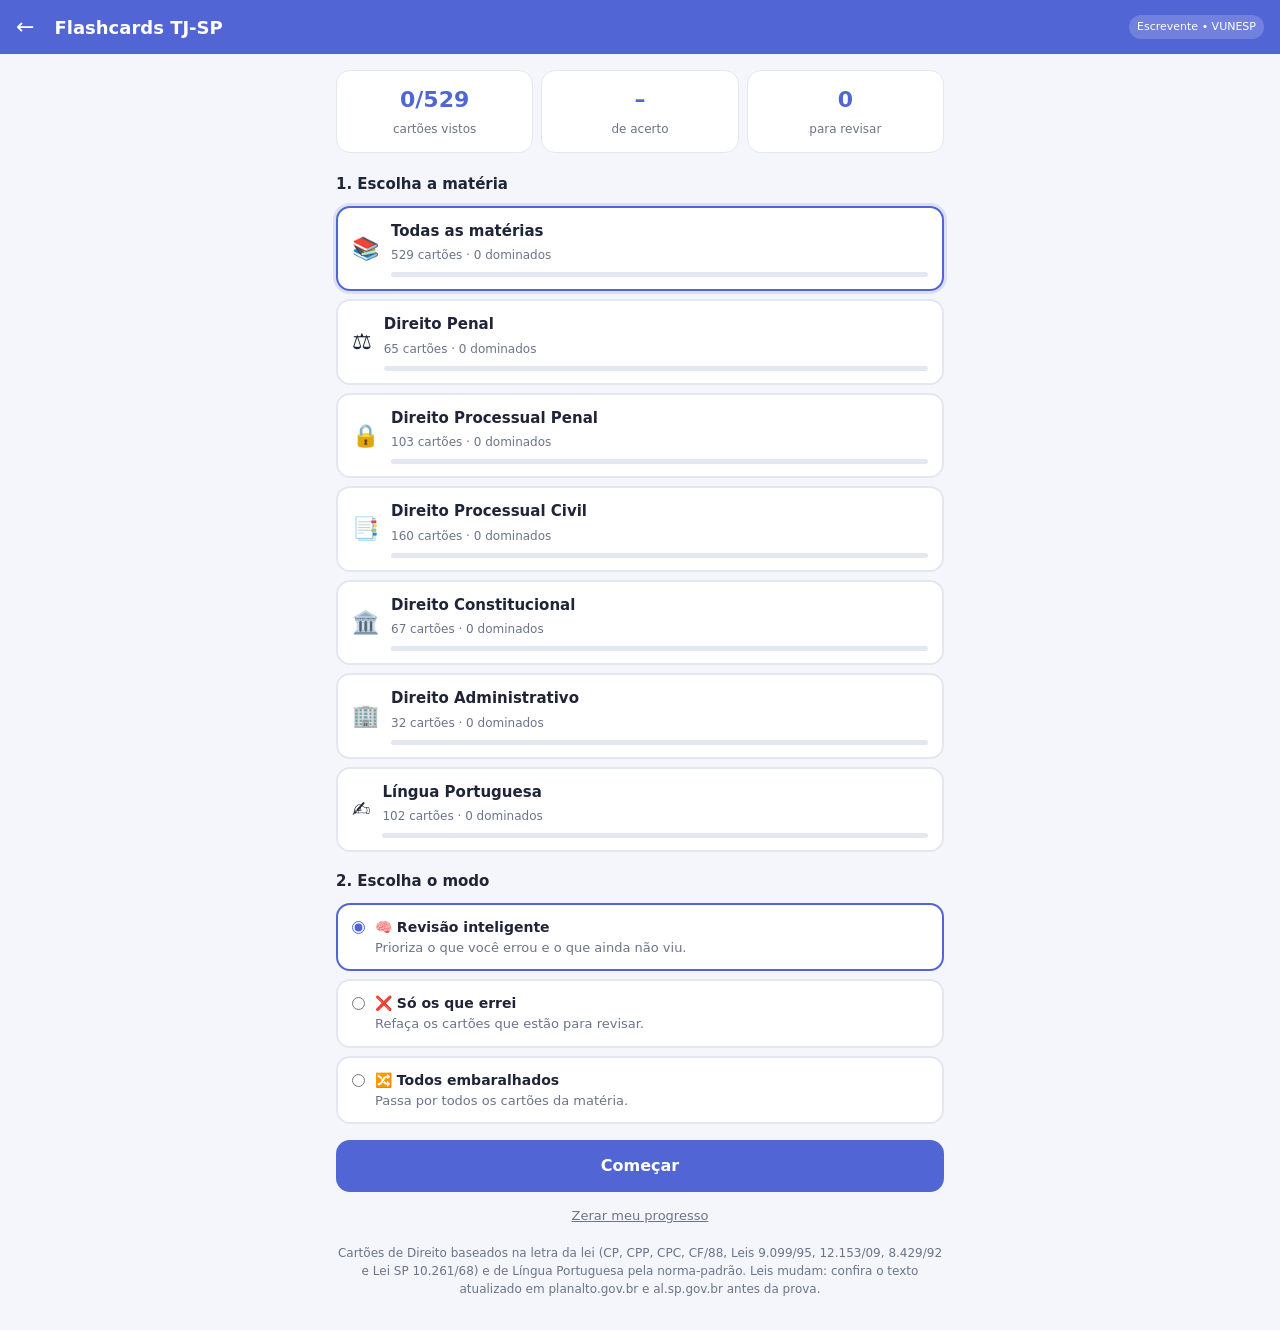
==== publicar-no-github/flashcards.html @ a79b6c3c "Add files via upload" ====
<!DOCTYPE html>
<html lang="pt-BR">

<head>
    <meta charset="UTF-8">
    <meta name="viewport" content="width=device-width, initial-scale=1.0, viewport-fit=cover">

    <title>Flashcards TJ-SP</title>
    <meta name="description" content="Flashcards de Certo/Errado com a letra da lei para o concurso de Escrevente do TJ-SP (VUNESP).">

    <link rel="stylesheet" href="flashcards.css">

    <!-- Mesmo manifest do Organizador: os flashcards fazem parte do app instalado -->
    <link rel="manifest" href="manifest.json">
    <meta name="theme-color" content="#5265d5">
    <link rel="icon" type="image/png" href="icons/icon-192.png">
    <link rel="apple-touch-icon" href="icons/icon-192.png">
    <meta name="apple-mobile-web-app-capable" content="yes">
    <meta name="apple-mobile-web-app-title" content="StudyPlan">
</head>

<body>

    <header class="topo">
        <a href="index.html" class="voltar" aria-label="Voltar ao organizador">←</a>
        <h1>Flashcards TJ-SP</h1>
        <span class="selo">Escrevente • VUNESP</span>
    </header>

    <main>

        <!-- ================= TELA 1: ESCOLHER O QUE ESTUDAR ================= -->
        <section id="telaInicio" class="tela">

            <div class="resumo-geral">
                <div><strong id="geralRespondidos">0</strong><span>cartões vistos</span></div>
                <div><strong id="geralAcerto">0%</strong><span>de acerto</span></div>
                <div><strong id="geralRevisar">0</strong><span>para revisar</span></div>
            </div>

            <h2 class="titulo-secao">1. Escolha a matéria</h2>
            <div id="listaMaterias" class="lista-materias"></div>

            <h2 class="titulo-secao">2. Escolha o modo</h2>
            <div class="modos" role="radiogroup">
                <label class="modo">
                    <input type="radio" name="modo" value="inteligente" checked>
                    <span><strong>🧠 Revisão inteligente</strong>Prioriza o que você errou e o que ainda não viu.</span>
                </label>
                <label class="modo">
                    <input type="radio" name="modo" value="erros">
                    <span><strong>❌ Só os que errei</strong>Refaça os cartões que estão para revisar.</span>
                </label>
                <label class="modo">
                    <input type="radio" name="modo" value="todos">
                    <span><strong>🔀 Todos embaralhados</strong>Passa por todos os cartões da matéria.</span>
                </label>
            </div>

            <button id="botaoComecar" class="botao grande" type="button">Começar</button>
            <p id="avisoInicio" class="aviso" hidden></p>

            <button id="botaoZerar" class="botao-link" type="button">Zerar meu progresso</button>

            <p class="nota">
                Cartões de Direito baseados na letra da lei (CP, CPP, CPC, CF/88, Leis 9.099/95,
                12.153/09, 8.429/92 e Lei SP 10.261/68) e de Língua Portuguesa pela norma-padrão.
                Leis mudam: confira o texto atualizado em planalto.gov.br e al.sp.gov.br antes da prova.
            </p>
        </section>


        <!-- ================= TELA 2: ESTUDANDO ================= -->
        <section id="telaEstudo" class="tela" hidden>

            <div class="barra-sessao">
                <button id="botaoSair" class="botao-link" type="button">✕ Sair</button>
                <span id="contadorSessao">1 / 20</span>
                <span id="placarSessao">✅ 0 · ❌ 0</span>
            </div>
            <div class="trilho"><div id="trilhoPreenchido" class="trilho-preenchido"></div></div>

            <article class="cartao" id="cartao">
                <span id="cartaoMateria" class="etiqueta"></span>
                <p class="pergunta-tipo">Julgue a afirmação:</p>
                <p id="cartaoAfirmacao" class="afirmacao"></p>

                <div id="botoesResposta" class="botoes-resposta">
                    <button class="botao certo" type="button" data-resposta="true">✔ Certo</button>
                    <button class="botao errado" type="button" data-resposta="false">✘ Errado</button>
                </div>

                <!-- Verso do cartão: aparece depois de responder -->
                <div id="verso" class="verso" hidden>
                    <div id="resultado" class="resultado"></div>
                    <p class="gabarito">Gabarito: <strong id="gabarito"></strong></p>

                    <h3 id="tituloExplicacao">O que estava errado</h3>
                    <p id="explicacao" class="explicacao"></p>

                    <h3><span id="iconeReferencia">📜</span> <span id="referencia"></span></h3>
                    <blockquote id="textoLei" class="texto-lei"></blockquote>

                    <button id="botaoProximo" class="botao grande" type="button">Próximo →</button>
                </div>
            </article>
        </section>


        <!-- ================= TELA 3: FIM DA SESSÃO ================= -->
        <section id="telaFim" class="tela" hidden>
            <div class="cartao fim">
                <span class="fim-icone" id="fimIcone">🎯</span>
                <h2 id="fimTitulo">Sessão concluída!</h2>
                <p id="fimTexto"></p>
                <div id="fimErros" class="fim-erros"></div>
                <button id="botaoRevisarErros" class="botao grande" type="button">Refazer os que errei</button>
                <button id="botaoVoltarInicio" class="botao secundario grande" type="button">Voltar ao início</button>
            </div>
        </section>

    </main>

    <script src="flashcards-dados.js"></script>
    <script src="flashcards-dados-2.js"></script>
    <script src="flashcards-portugues.js"></script>
    <script src="flashcards.js"></script>
</body>
</html>
---- publicar-no-github/flashcards.css ----
/* =============================================================
   FLASHCARDS TJ-SP - estilos (pensado primeiro para celular)
   ============================================================= */
:root {
    --azul: #5265d5;
    --azul-escuro: #3f4fb3;
    --fundo: #f4f6fb;
    --cartao: #ffffff;
    --texto: #1f2537;
    --suave: #6b7489;
    --borda: #e3e7f0;
    --verde: #1f9d63;
    --verde-claro: #e3f6ec;
    --vermelho: #d6453d;
    --vermelho-claro: #fdeceb;
    --amarelo-claro: #fff6dd;
}

/* Tema escuro: segue o sistema, mas respeita a escolha explícita (data-theme) */
@media (prefers-color-scheme: dark) {
    :root:not([data-theme="light"]) {
        --fundo: #12151f;
        --cartao: #1c2030;
        --texto: #e8eaf2;
        --suave: #9aa2b8;
        --borda: #2c3247;
        --verde-claro: #16332a;
        --vermelho-claro: #3a1d1f;
        --amarelo-claro: #2f2a18;
        color-scheme: dark;
    }
}
:root[data-theme="dark"] {
    --fundo: #12151f;
    --cartao: #1c2030;
    --texto: #e8eaf2;
    --suave: #9aa2b8;
    --borda: #2c3247;
    --verde-claro: #16332a;
    --vermelho-claro: #3a1d1f;
    --amarelo-claro: #2f2a18;
    color-scheme: dark;
}

* { box-sizing: border-box; margin: 0; padding: 0; }
[hidden] { display: none !important; }

body {
    font-family: system-ui, -apple-system, "Segoe UI", Roboto, sans-serif;
    background: var(--fundo);
    color: var(--texto);
    line-height: 1.5;
    -webkit-tap-highlight-color: transparent;
}

main {
    max-width: 640px;
    margin: 0 auto;
    padding-block: 16px calc(32px + env(safe-area-inset-bottom, 0px));
    padding-left: max(16px, env(safe-area-inset-left, 0px));
    padding-right: max(16px, env(safe-area-inset-right, 0px));
}

/* Faixa acima do topo fixo (área do notch) pintada na cor do cabeçalho */
body::before {
    content: "";
    position: fixed;
    inset: 0 0 auto;
    height: env(safe-area-inset-top, 0px);
    z-index: 10;
    background: var(--azul);
}

/* ---------- Topo ---------- */
.topo {
    position: sticky;
    top: env(safe-area-inset-top, 0px);
    z-index: 5;
    display: flex;
    align-items: center;
    gap: 12px;
    padding-block: 12px;
    padding-left: max(16px, env(safe-area-inset-left, 0px));
    padding-right: max(16px, env(safe-area-inset-right, 0px));
    background: var(--azul);
    color: #fff;
}
.topo h1 { font-size: 18px; flex: 1; }
.voltar { color: #fff; text-decoration: none; font-size: 22px; line-height: 1; padding: 4px 8px 4px 0; }
.selo { font-size: 11px; background: rgba(255,255,255,.18); padding: 4px 8px; border-radius: 99px; white-space: nowrap; }

/* ---------- Tela inicial ---------- */
.resumo-geral {
    display: grid;
    grid-template-columns: repeat(3, 1fr);
    gap: 8px;
    margin-bottom: 20px;
}
.resumo-geral div {
    background: var(--cartao);
    border: 1px solid var(--borda);
    border-radius: 14px;
    padding: 12px 8px;
    text-align: center;
}
.resumo-geral strong { display: block; font-size: 22px; color: var(--azul); }
.resumo-geral span { font-size: 12px; color: var(--suave); }

.titulo-secao { font-size: 15px; margin: 18px 0 10px; }

.lista-materias { display: grid; gap: 8px; }
.materia {
    display: flex;
    align-items: center;
    gap: 12px;
    width: 100%;
    text-align: left;
    background: var(--cartao);
    color: var(--texto);
    border: 2px solid var(--borda);
    border-radius: 14px;
    padding: 12px 14px;
    font: inherit;
    cursor: pointer;
}
.materia.selecionada { border-color: var(--azul); box-shadow: 0 0 0 3px rgba(82,101,213,.15); }
.materia-icone { font-size: 22px; }
.materia-info { flex: 1; min-width: 0; }
.materia-info strong { display: block; font-size: 15px; }
.materia-info small { color: var(--suave); font-size: 12px; }
.mini-barra { height: 5px; background: var(--borda); border-radius: 99px; margin-top: 6px; overflow: hidden; }
.mini-barra div { height: 100%; background: var(--verde); }

.modos { display: grid; gap: 8px; }
.modo {
    display: flex;
    gap: 10px;
    align-items: flex-start;
    background: var(--cartao);
    border: 2px solid var(--borda);
    border-radius: 14px;
    padding: 12px 14px;
    cursor: pointer;
}
.modo:has(input:checked) { border-color: var(--azul); }
.modo input { margin-top: 4px; accent-color: var(--azul); }
.modo strong { display: block; font-size: 14px; }
.modo span { font-size: 13px; color: var(--suave); }
.modo span strong { color: var(--texto); }

.aviso { margin-top: 10px; color: var(--vermelho); font-size: 14px; text-align: center; }
.nota { margin-top: 18px; font-size: 12px; color: var(--suave); text-align: center; }

/* ---------- Botões ---------- */
.botao {
    border: none;
    border-radius: 14px;
    padding: 14px 18px;
    font: inherit;
    font-weight: 700;
    font-size: 16px;
    cursor: pointer;
    background: var(--azul);
    color: #fff;
    touch-action: manipulation;
}
.botao:active { transform: scale(.98); }
.botao.grande { width: 100%; margin-top: 16px; }
.botao.secundario { background: var(--borda); color: var(--texto); margin-top: 10px; }
.botao-link {
    display: block;
    margin: 14px auto 0;
    background: none;
    border: none;
    color: var(--suave);
    font: inherit;
    font-size: 13px;
    text-decoration: underline;
    cursor: pointer;
}

/* ---------- Sessão de estudo ---------- */
.barra-sessao {
    display: flex;
    justify-content: space-between;
    align-items: center;
    font-size: 14px;
    color: var(--suave);
}
.barra-sessao .botao-link { margin: 0; text-decoration: none; }
.trilho { height: 6px; background: var(--borda); border-radius: 99px; margin: 10px 0 16px; overflow: hidden; }
.trilho-preenchido { height: 100%; width: 0; background: var(--azul); transition: width .3s; }

.cartao {
    background: var(--cartao);
    border: 1px solid var(--borda);
    border-radius: 20px;
    padding: 20px 18px;
    box-shadow: 0 6px 20px rgba(20, 30, 70, .06);
    animation: entrar .25s ease;
}
@keyframes entrar { from { opacity: 0; transform: translateY(8px); } to { opacity: 1; transform: none; } }

.etiqueta {
    display: inline-block;
    font-size: 12px;
    font-weight: 700;
    color: var(--azul);
    background: rgba(82,101,213,.12);
    padding: 4px 10px;
    border-radius: 99px;
}
.pergunta-tipo { margin-top: 14px; font-size: 13px; color: var(--suave); }
.afirmacao { margin-top: 6px; font-size: 18px; font-weight: 600; }

.botoes-resposta { display: grid; grid-template-columns: 1fr 1fr; gap: 10px; margin-top: 22px; }
.botao.certo { background: var(--verde); }
.botao.errado { background: var(--vermelho); }
.botoes-resposta .botao { padding: 16px 8px; font-size: 17px; }

.verso { margin-top: 18px; border-top: 1px dashed var(--borda); padding-top: 16px; }
.resultado { font-size: 17px; font-weight: 800; padding: 10px 14px; border-radius: 12px; }
.resultado.acertou { background: var(--verde-claro); color: var(--verde); }
.resultado.errou { background: var(--vermelho-claro); color: var(--vermelho); }
.gabarito { margin-top: 10px; font-size: 15px; }
.verso h3 { margin-top: 16px; font-size: 14px; }
.explicacao { margin-top: 6px; background: var(--amarelo-claro); border-radius: 12px; padding: 10px 12px; font-size: 15px; }
.texto-lei {
    margin-top: 6px;
    border-left: 4px solid var(--azul);
    background: var(--fundo);
    border-radius: 0 12px 12px 0;
    padding: 10px 12px;
    font-size: 14px;
    font-style: italic;
    white-space: pre-line;
}

/* ---------- Fim ---------- */
.fim { text-align: center; }
.fim-icone { font-size: 46px; }
.fim h2 { margin-top: 6px; }
.fim p { color: var(--suave); margin-top: 6px; }
.fim-erros { text-align: left; margin-top: 14px; display: grid; gap: 8px; }
.fim-erros div { background: var(--vermelho-claro); border-radius: 10px; padding: 8px 10px; font-size: 13px; }
.fim-erros strong { display: block; }
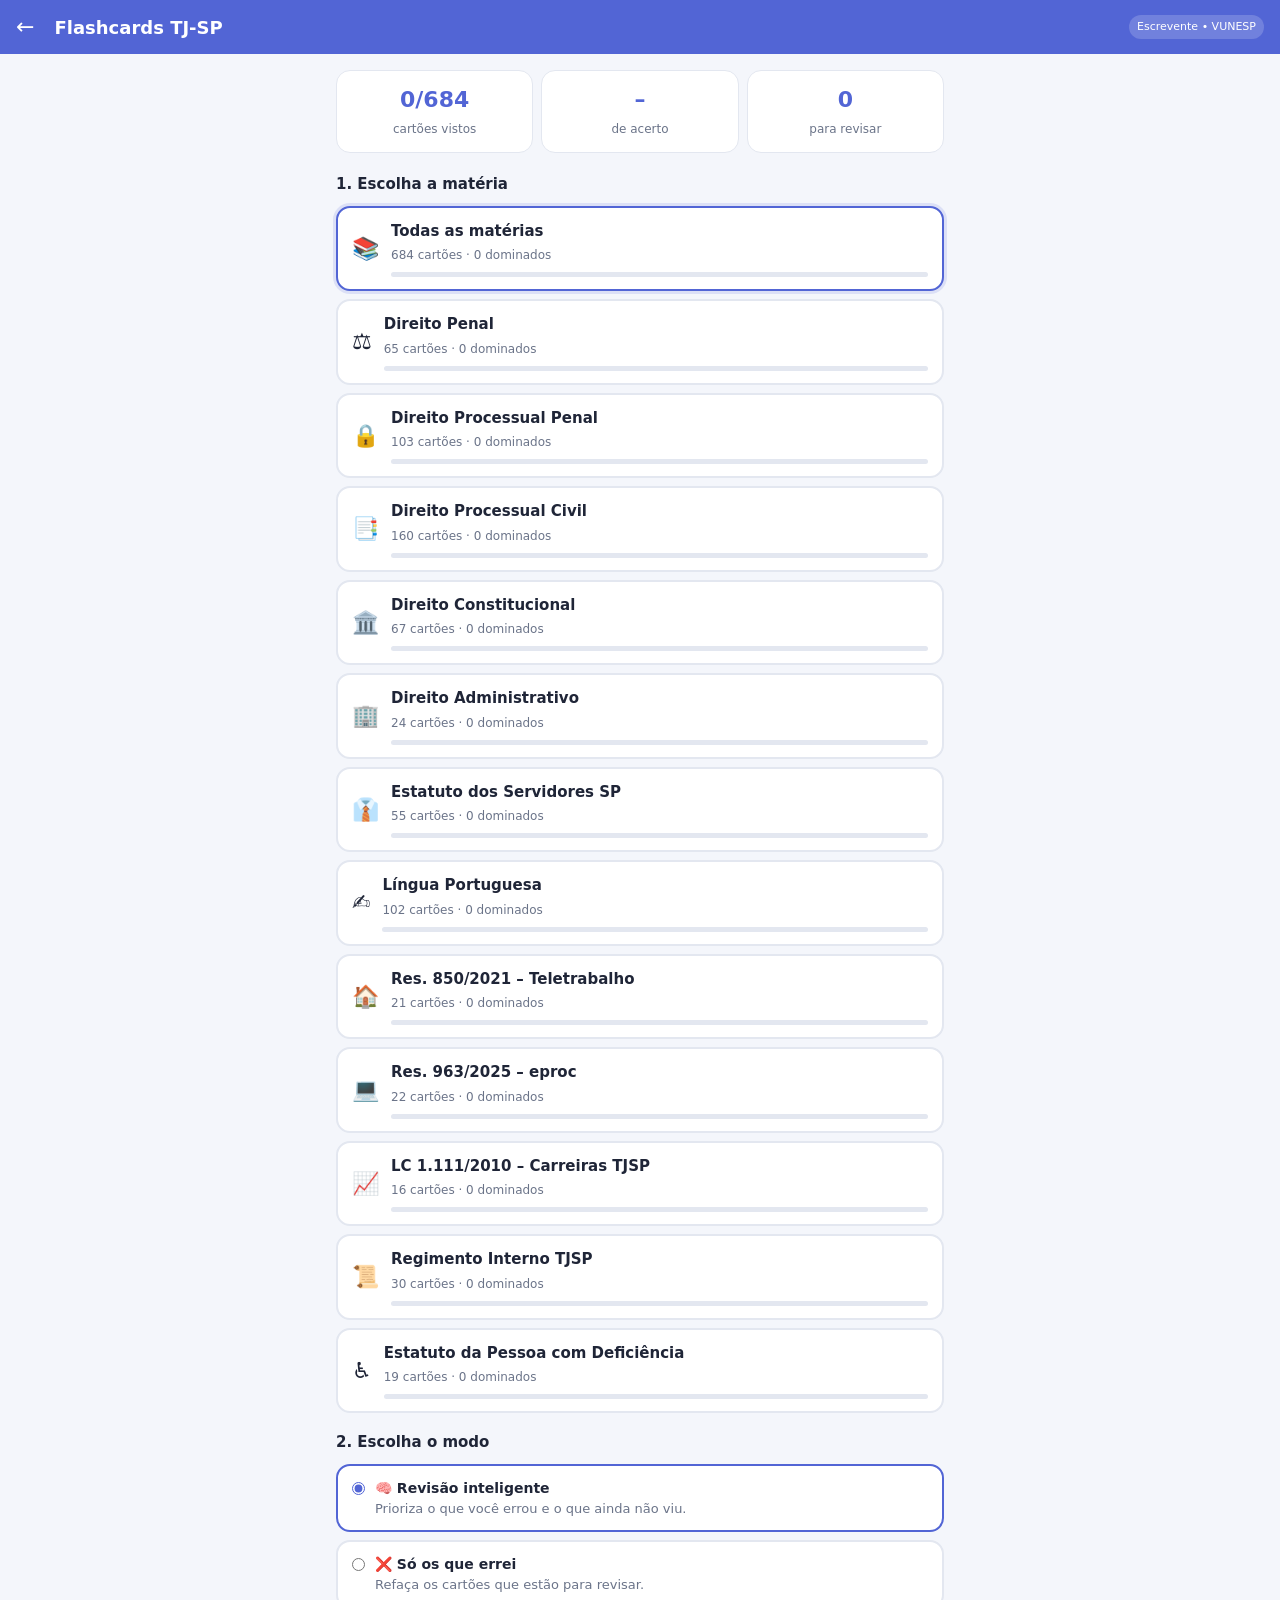
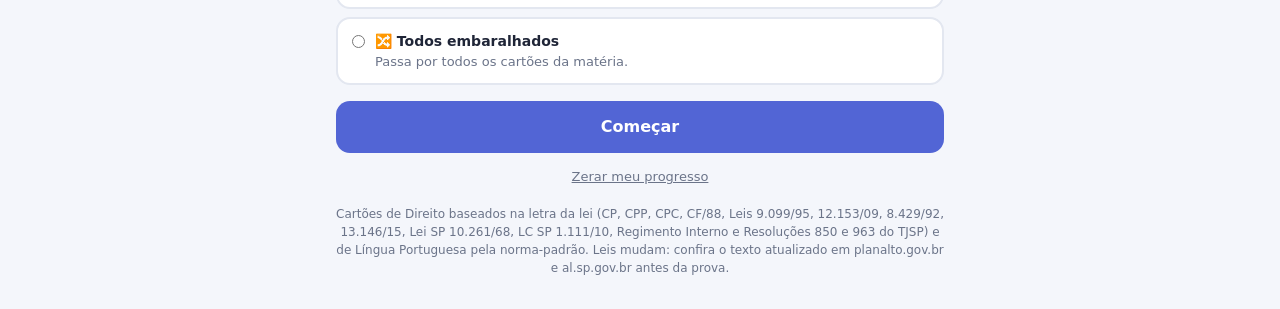
==== commit 256bf9f8: "Add files via upload" ====
--- a/publicar-no-github/flashcards.html
+++ b/publicar-no-github/flashcards.html
@@ -64,7 +64,8 @@
 
             <p class="nota">
                 Cartões de Direito baseados na letra da lei (CP, CPP, CPC, CF/88, Leis 9.099/95,
-                12.153/09, 8.429/92 e Lei SP 10.261/68) e de Língua Portuguesa pela norma-padrão.
+                12.153/09, 8.429/92, 13.146/15, Lei SP 10.261/68, LC SP 1.111/10, Regimento Interno
+                e Resoluções 850 e 963 do TJSP) e de Língua Portuguesa pela norma-padrão.
                 Leis mudam: confira o texto atualizado em planalto.gov.br e al.sp.gov.br antes da prova.
             </p>
         </section>
@@ -124,6 +125,7 @@
     <script src="flashcards-dados.js"></script>
     <script src="flashcards-dados-2.js"></script>
     <script src="flashcards-portugues.js"></script>
+    <script src="flashcards-normas-tjsp.js"></script>
     <script src="flashcards.js"></script>
 </body>
 </html>
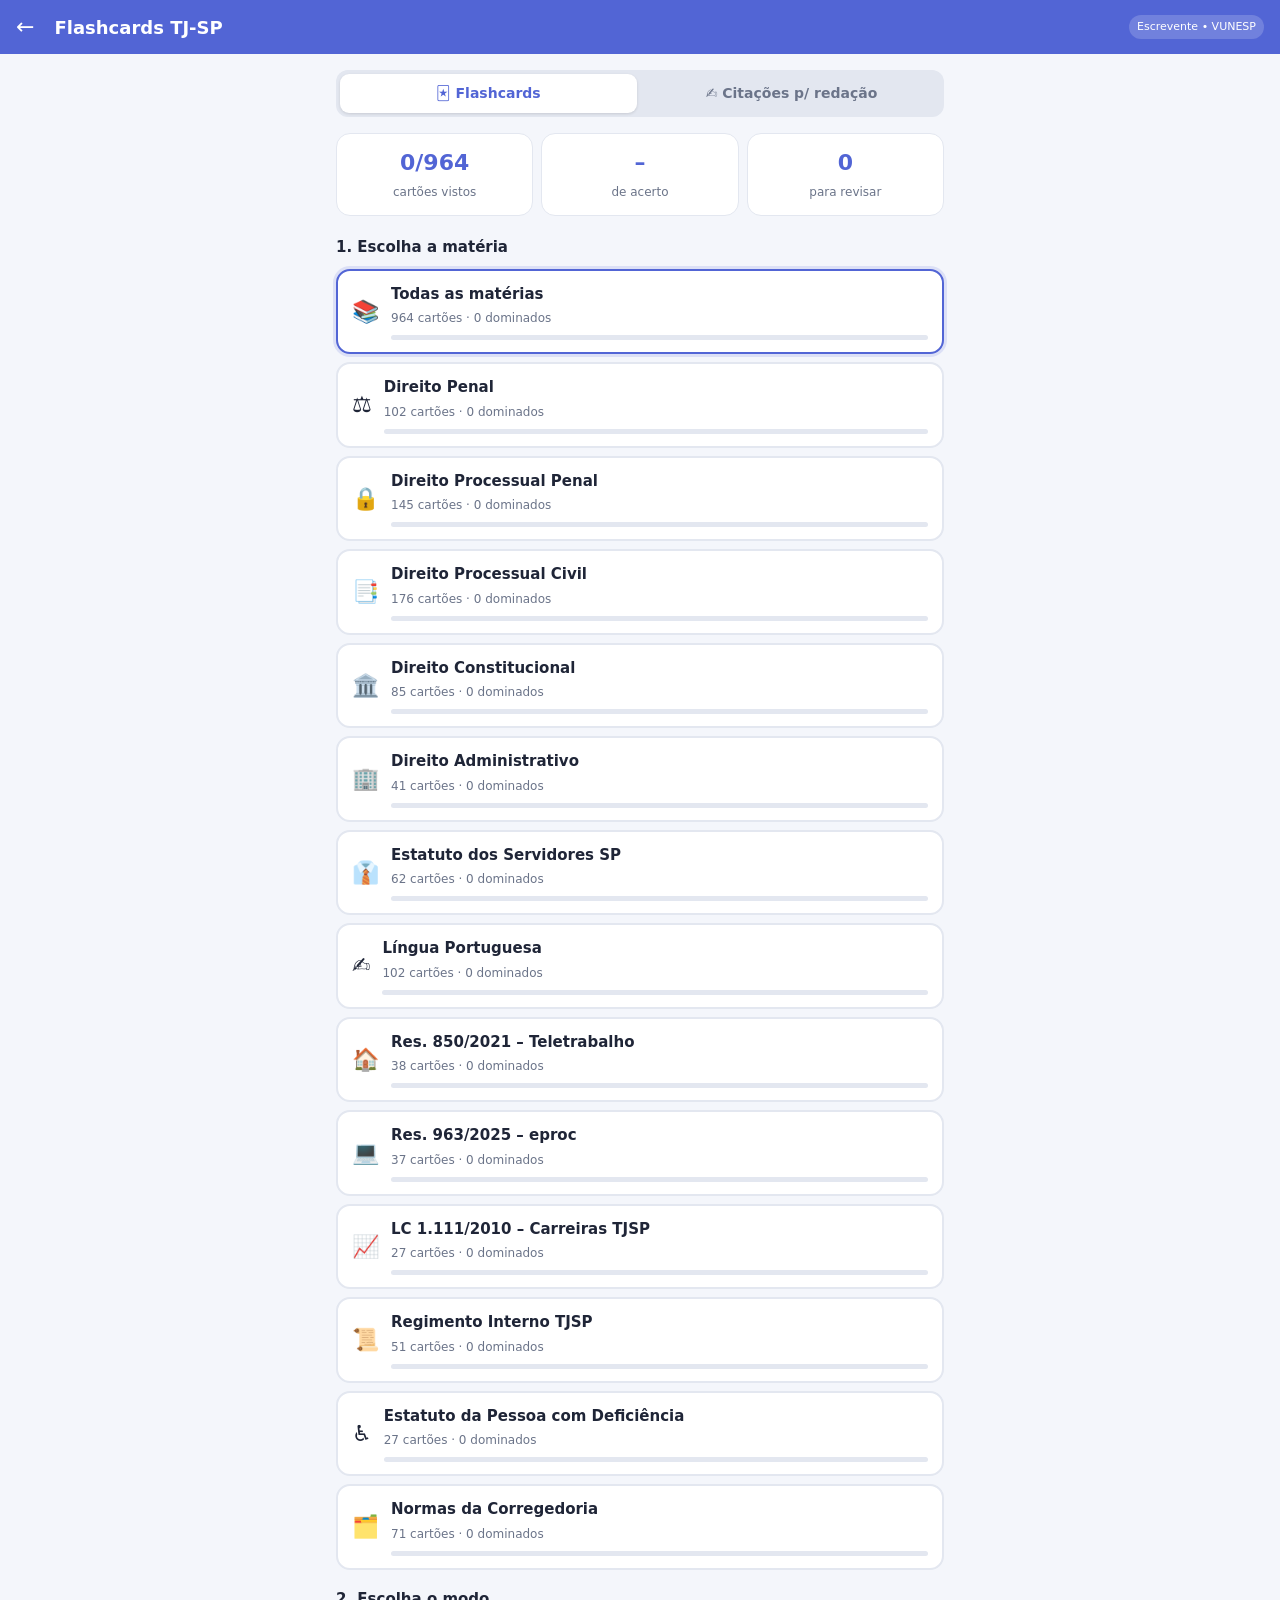
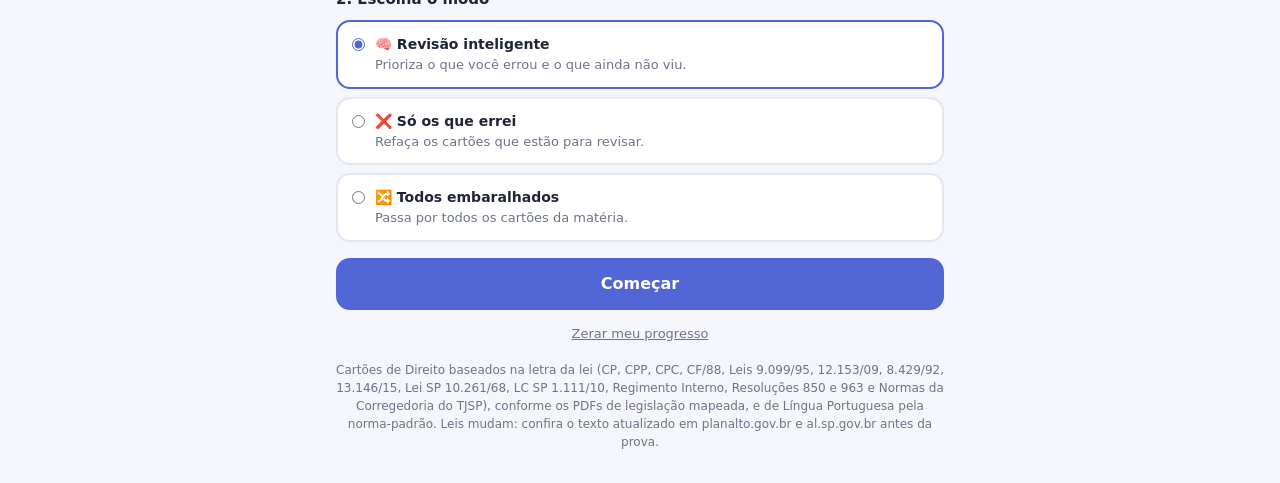
==== commit 9a3af18c: "Add files via upload" ====
--- a/publicar-no-github/flashcards.html
+++ b/publicar-no-github/flashcards.html
@@ -28,6 +28,27 @@
     </header>
 
     <main>
+
+        <!-- ================= ABAS ================= -->
+        <nav class="abas" role="tablist">
+            <button id="abaFlashcards" class="aba ativa" type="button" role="tab" aria-selected="true">🃏 Flashcards</button>
+            <button id="abaCitacoes" class="aba" type="button" role="tab" aria-selected="false">✍️ Citações p/ redação</button>
+        </nav>
+
+        <!-- ================= ABA CITAÇÕES ================= -->
+        <section id="telaCitacoes" class="tela" hidden>
+            <div class="dica-redacao">
+                <strong>Como usar uma citação</strong>
+                <ol>
+                    <li><b>Introdução:</b> abra com a citação, ligue-a ao tema e apresente sua tese.</li>
+                    <li><b>Desenvolvimento:</b> use-a como argumento de autoridade e explique a relação com o problema.</li>
+                    <li><b>Conclusão:</b> retome a ideia da citação ao propor a solução.</li>
+                </ol>
+                <small>Cite o autor corretamente, use no máximo uma ou duas por texto e sempre comente a citação. Nos modelos, troque o trecho entre colchetes pelo seu tema.</small>
+            </div>
+            <div id="temasCitacoes" class="chips"></div>
+            <div id="listaCitacoes" class="lista-citacoes"></div>
+        </section>
 
         <!-- ================= TELA 1: ESCOLHER O QUE ESTUDAR ================= -->
         <section id="telaInicio" class="tela">
@@ -64,8 +85,9 @@
 
             <p class="nota">
                 Cartões de Direito baseados na letra da lei (CP, CPP, CPC, CF/88, Leis 9.099/95,
-                12.153/09, 8.429/92, 13.146/15, Lei SP 10.261/68, LC SP 1.111/10, Regimento Interno
-                e Resoluções 850 e 963 do TJSP) e de Língua Portuguesa pela norma-padrão.
+                12.153/09, 8.429/92, 13.146/15, Lei SP 10.261/68, LC SP 1.111/10, Regimento Interno,
+                Resoluções 850 e 963 e Normas da Corregedoria do TJSP), conforme os PDFs de
+                legislação mapeada, e de Língua Portuguesa pela norma-padrão.
                 Leis mudam: confira o texto atualizado em planalto.gov.br e al.sp.gov.br antes da prova.
             </p>
         </section>
@@ -126,6 +148,10 @@
     <script src="flashcards-dados-2.js"></script>
     <script src="flashcards-portugues.js"></script>
     <script src="flashcards-normas-tjsp.js"></script>
+    <script src="flashcards-pdfs-tjsp.js"></script>
+    <script src="flashcards-mais-tjsp.js"></script>
     <script src="flashcards.js"></script>
+    <script src="citacoes.js"></script>
+    <script src="citacoes-tela.js"></script>
 </body>
 </html>
--- a/publicar-no-github/flashcards.css
+++ b/publicar-no-github/flashcards.css
@@ -244,3 +244,25 @@
 .fim-erros { text-align: left; margin-top: 14px; display: grid; gap: 8px; }
 .fim-erros div { background: var(--vermelho-claro); border-radius: 10px; padding: 8px 10px; font-size: 13px; }
 .fim-erros strong { display: block; }
+
+/* ---------- Abas (Flashcards / Citações) ---------- */
+.abas { display: grid; grid-template-columns: 1fr 1fr; gap: 6px; background: var(--borda); padding: 4px; border-radius: 12px; margin-bottom: 16px; }
+.aba { border: 0; background: transparent; color: var(--suave); font: inherit; font-size: 14px; font-weight: 600; padding: 9px 6px; border-radius: 9px; cursor: pointer; }
+.aba.ativa { background: var(--cartao); color: var(--azul); box-shadow: 0 1px 3px rgba(0,0,0,.12); }
+
+/* ---------- Citações para redação ---------- */
+.dica-redacao { background: var(--amarelo-claro); border: 1px solid var(--borda); border-radius: 14px; padding: 12px 14px; font-size: 14px; margin-bottom: 14px; }
+.dica-redacao ol { margin: 6px 0 6px 20px; }
+.dica-redacao small { color: var(--suave); display: block; }
+.chips { display: flex; gap: 6px; overflow-x: auto; padding-bottom: 6px; margin-bottom: 10px; scrollbar-width: thin; }
+.chip { flex: 0 0 auto; border: 1px solid var(--borda); background: var(--cartao); color: var(--texto); font: inherit; font-size: 13px; padding: 6px 12px; border-radius: 99px; cursor: pointer; white-space: nowrap; }
+.chip.ativa { background: var(--azul); border-color: var(--azul); color: #fff; }
+.lista-citacoes { display: grid; gap: 12px; }
+.citacao { background: var(--cartao); border: 1px solid var(--borda); border-radius: 16px; padding: 14px 16px; }
+.citacao-tags { display: flex; flex-wrap: wrap; gap: 6px; margin-bottom: 8px; }
+.citacao-frase { font-size: 16px; font-style: italic; line-height: 1.45; border-left: 4px solid var(--azul); padding-left: 12px; margin: 4px 0 8px; }
+.citacao-autor { font-size: 13px; color: var(--suave); }
+.citacao-autor strong { color: var(--texto); }
+.citacao-uso { margin-top: 10px; border-top: 1px dashed var(--borda); padding-top: 8px; }
+.citacao-uso summary { cursor: pointer; font-weight: 600; color: var(--azul); font-size: 14px; }
+.citacao-uso p { margin-top: 8px; font-size: 14px; background: var(--fundo); border-radius: 10px; padding: 10px 12px; }
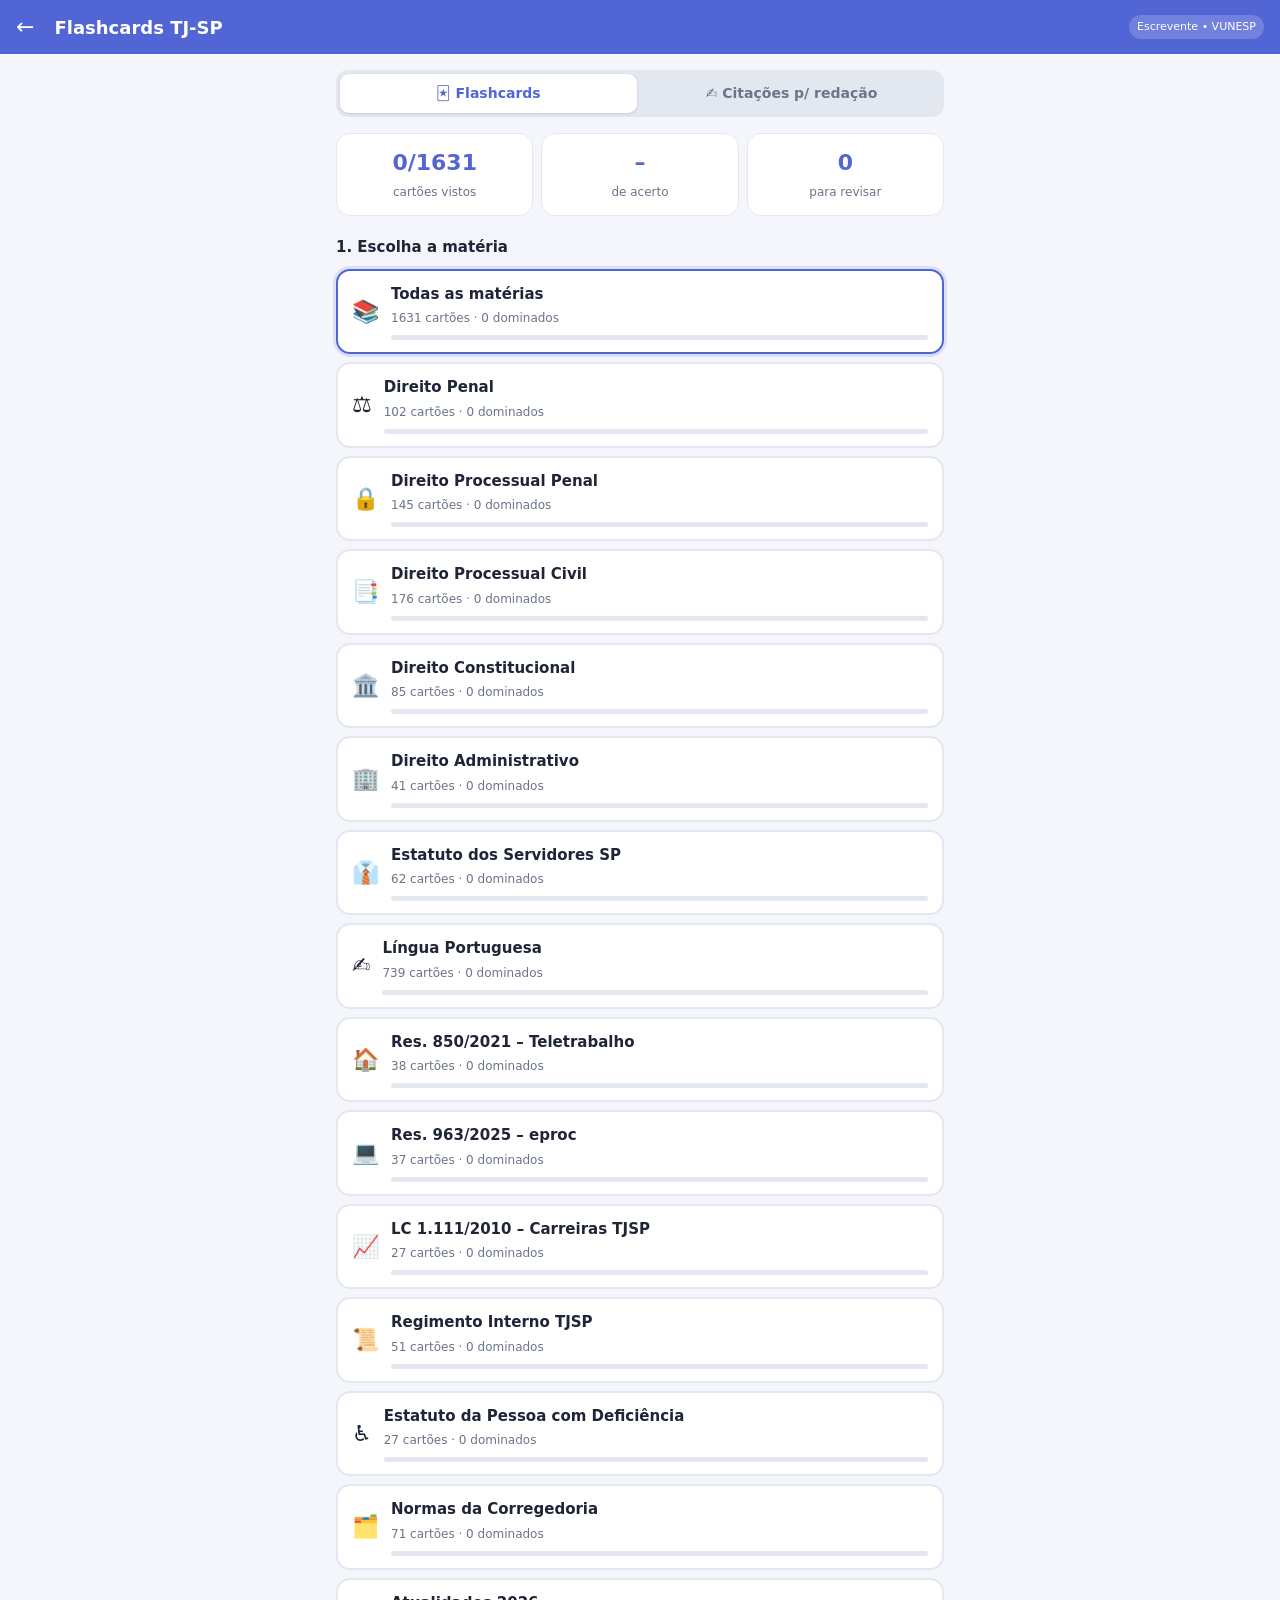
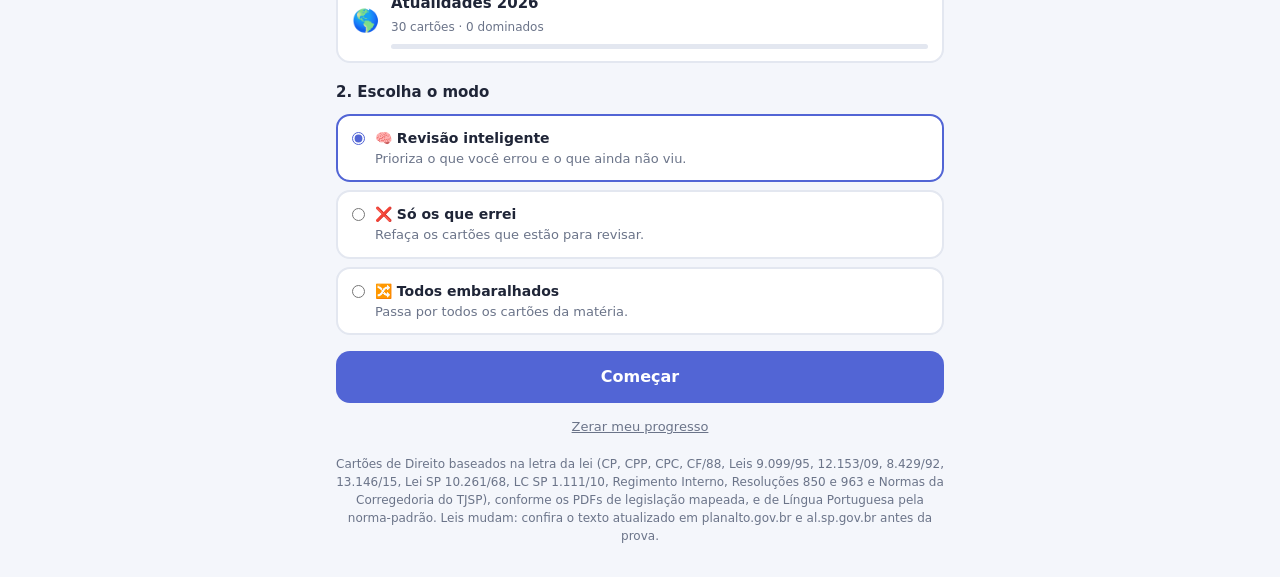
==== commit 293db746: "Add files via upload" ====
--- a/publicar-no-github/flashcards.html
+++ b/publicar-no-github/flashcards.html
@@ -147,9 +147,14 @@
     <script src="flashcards-dados.js"></script>
     <script src="flashcards-dados-2.js"></script>
     <script src="flashcards-portugues.js"></script>
+    <script src="flashcards-portugues-2.js"></script>
+    <script src="flashcards-portugues-3.js"></script>
+    <script src="flashcards-portugues-4.js"></script>
+    <script src="flashcards-portugues-5.js"></script>
     <script src="flashcards-normas-tjsp.js"></script>
     <script src="flashcards-pdfs-tjsp.js"></script>
     <script src="flashcards-mais-tjsp.js"></script>
+    <script src="flashcards-atualidades-2026.js"></script>
     <script src="flashcards.js"></script>
     <script src="citacoes.js"></script>
     <script src="citacoes-tela.js"></script>
--- a/publicar-no-github/flashcards.css
+++ b/publicar-no-github/flashcards.css
@@ -266,3 +266,8 @@
 .citacao-uso { margin-top: 10px; border-top: 1px dashed var(--borda); padding-top: 8px; }
 .citacao-uso summary { cursor: pointer; font-weight: 600; color: var(--azul); font-size: 14px; }
 .citacao-uso p { margin-top: 8px; font-size: 14px; background: var(--fundo); border-radius: 10px; padding: 10px 12px; }
+
+/* ---------- Temas de Português ---------- */
+.temas-pt { display: flex; flex-wrap: wrap; gap: 6px; padding: 10px 12px 12px; margin-top: -2px; background: var(--cartao); border: 2px solid var(--azul); border-top: 0; border-radius: 0 0 14px 14px; }
+.temas-pt-titulo { width: 100%; font-size: 13px; font-weight: 600; color: var(--suave); }
+.temas-pt .chip { white-space: normal; text-align: left; }
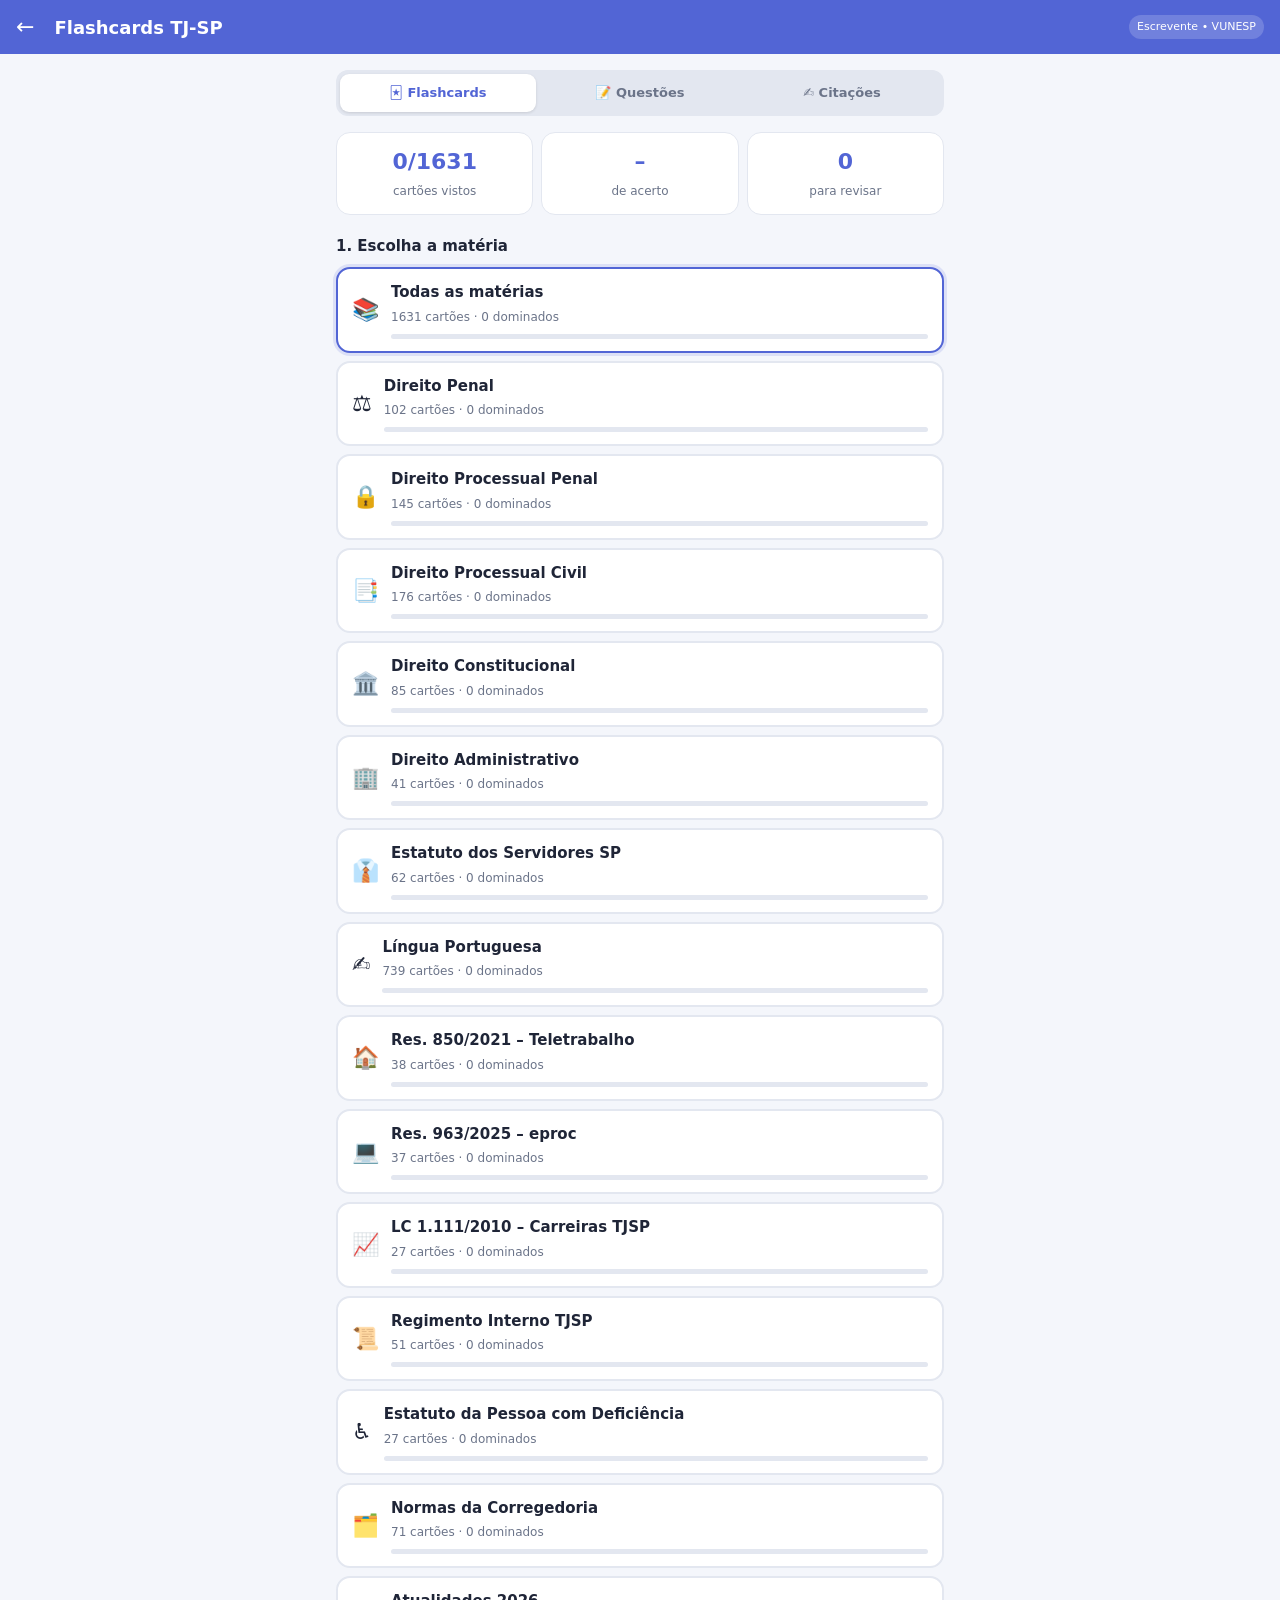
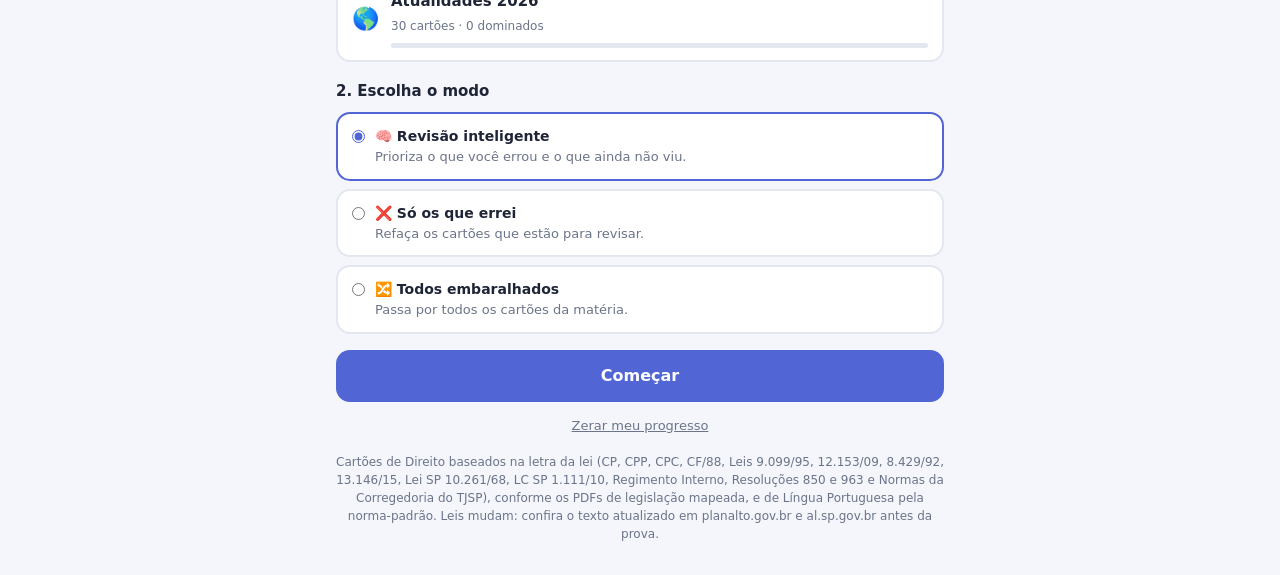
==== commit 4d409e3a: "Add files via upload" ====
--- a/publicar-no-github/flashcards.html
+++ b/publicar-no-github/flashcards.html
@@ -32,10 +32,13 @@
         <!-- ================= ABAS ================= -->
         <nav class="abas" role="tablist">
             <button id="abaFlashcards" class="aba ativa" type="button" role="tab" aria-selected="true">🃏 Flashcards</button>
-            <button id="abaCitacoes" class="aba" type="button" role="tab" aria-selected="false">✍️ Citações p/ redação</button>
+            <button id="abaQuestoes" class="aba" type="button" role="tab" aria-selected="false">📝 Questões</button>
+        <button id="abaCitacoes" class="aba" type="button" role="tab" aria-selected="false">✍️ Citações</button>
         </nav>
 
         <!-- ================= ABA CITAÇÕES ================= -->
+        <section id="telaQuestoes" class="tela" hidden></section>
+        
         <section id="telaCitacoes" class="tela" hidden>
             <div class="dica-redacao">
                 <strong>Como usar uma citação</strong>
@@ -156,6 +159,8 @@
     <script src="flashcards-mais-tjsp.js"></script>
     <script src="flashcards-atualidades-2026.js"></script>
     <script src="flashcards.js"></script>
+    <script src="questoes-dados.js"></script>
+    <script src="questoes-tela.js"></script>
     <script src="citacoes.js"></script>
     <script src="citacoes-tela.js"></script>
 </body>
--- a/publicar-no-github/flashcards.css
+++ b/publicar-no-github/flashcards.css
@@ -271,3 +271,20 @@
 .temas-pt { display: flex; flex-wrap: wrap; gap: 6px; padding: 10px 12px 12px; margin-top: -2px; background: var(--cartao); border: 2px solid var(--azul); border-top: 0; border-radius: 0 0 14px 14px; }
 .temas-pt-titulo { width: 100%; font-size: 13px; font-weight: 600; color: var(--suave); }
 .temas-pt .chip { white-space: normal; text-align: left; }
+
+/* ---------- Aba Questões ---------- */
+.abas { grid-template-columns: repeat(3, 1fr); }
+.aba { font-size: 13px; padding: 9px 4px; }
+.chips-quebra { flex-wrap: wrap; overflow: visible; }
+.q-intro { font-size: 13px; color: var(--suave); margin-bottom: 4px; }
+.q-enunciado { margin-top: 12px; font-size: 16px; font-weight: 600; line-height: 1.45; }
+.q-alternativas { display: grid; gap: 8px; margin-top: 16px; }
+.q-alt { display: flex; gap: 10px; align-items: flex-start; text-align: left; width: 100%; font: inherit; font-size: 15px; color: var(--texto); background: var(--fundo); border: 2px solid var(--borda); border-radius: 12px; padding: 10px 12px; cursor: pointer; }
+.q-alt:not(:disabled):hover { border-color: var(--azul); }
+.q-alt:disabled { cursor: default; }
+.q-letra { flex: 0 0 26px; height: 26px; border-radius: 50%; background: var(--borda); display: grid; place-items: center; font-weight: 800; font-size: 13px; }
+.q-texto { flex: 1; padding-top: 2px; }
+.q-alt.correta { border-color: var(--verde); background: var(--verde-claro); }
+.q-alt.correta .q-letra { background: var(--verde); color: #fff; }
+.q-alt.errada { border-color: var(--vermelho); background: var(--vermelho-claro); }
+.q-alt.errada .q-letra { background: var(--vermelho); color: #fff; }
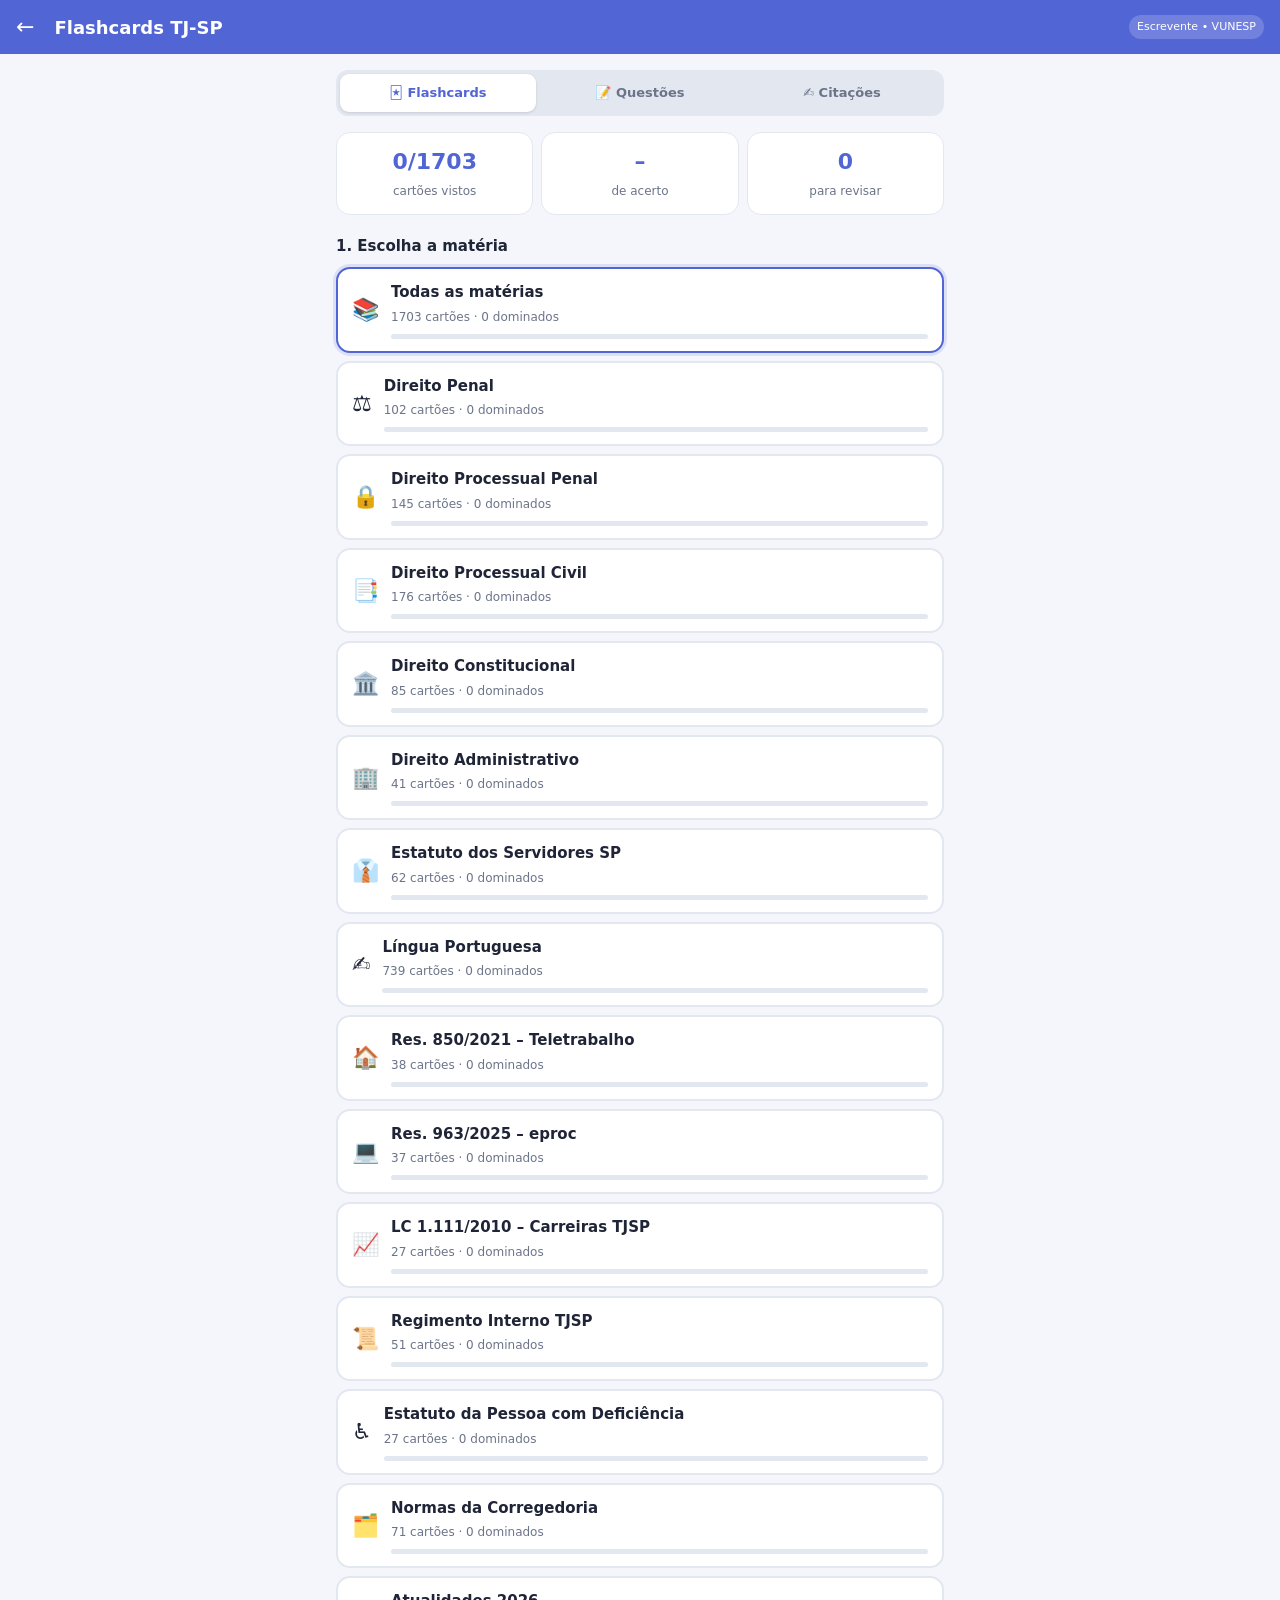
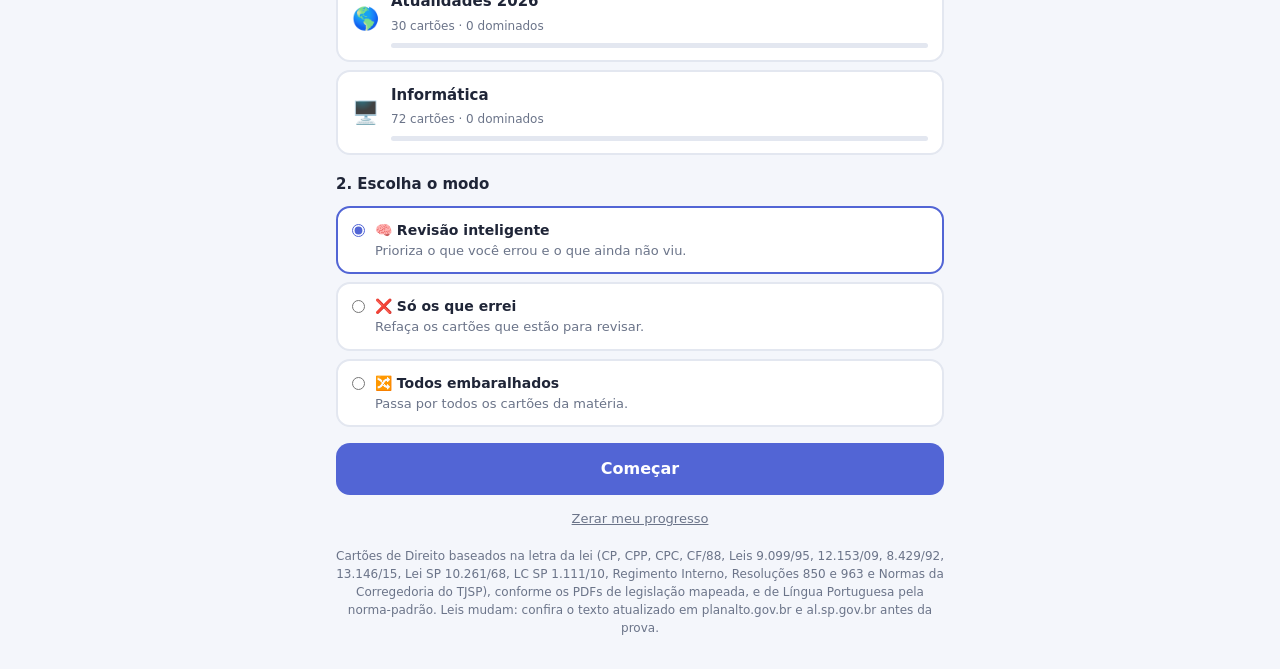
==== commit a78d2972: "Add files via upload" ====
--- a/publicar-no-github/flashcards.html
+++ b/publicar-no-github/flashcards.html
@@ -158,6 +158,7 @@
     <script src="flashcards-pdfs-tjsp.js"></script>
     <script src="flashcards-mais-tjsp.js"></script>
     <script src="flashcards-atualidades-2026.js"></script>
+    <script src="flashcards-informatica.js"></script>
     <script src="flashcards.js"></script>
     <script src="questoes-dados.js"></script>
     <script src="questoes-tela.js"></script>
